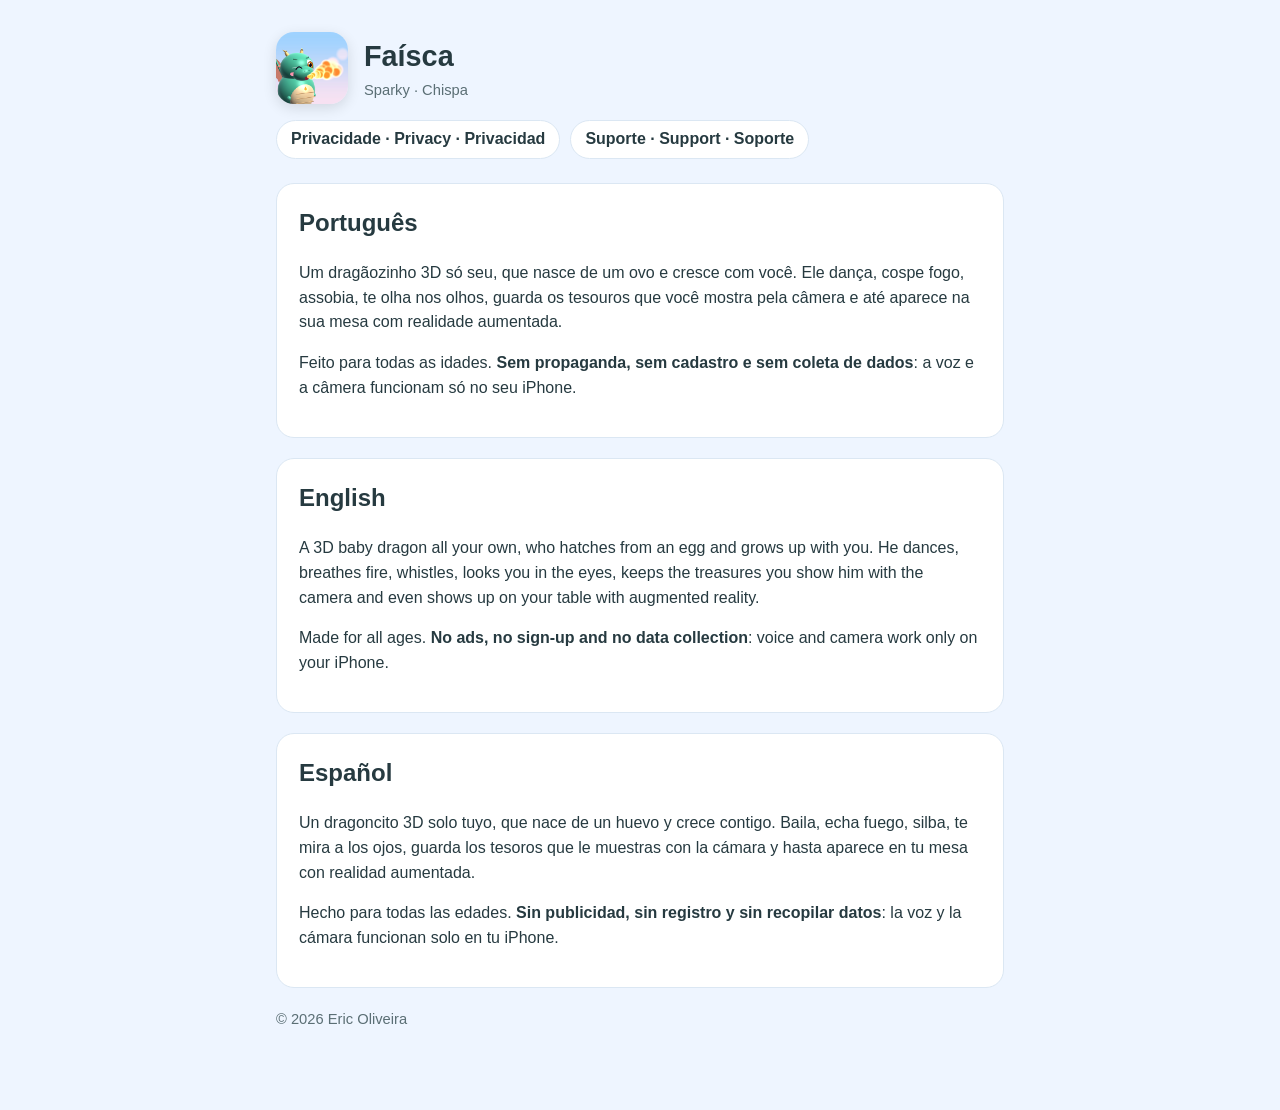
==== index.html @ 087d10ea "Site do Faísca: início, política de privacidade e suporte (pt/en/es) Co-Authored-By: Claude Opus 5.5" ====
<!doctype html>
<html lang="pt-BR">
<head>
<meta charset="utf-8"><meta name="viewport" content="width=device-width, initial-scale=1">
<title>Faísca — dragão virtual</title>
<meta name="description" content="Faísca: um dragãozinho 3D que nasce de um ovo e cresce com você. Sem propaganda e sem coleta de dados.">
<link rel="icon" href="icone.png"><link rel="stylesheet" href="style.css">
</head>
<body><main>
<header><img src="icone.png" alt=""><div><h1>Faísca</h1><div class="soft">Sparky · Chispa</div></div></header>
<nav><a href="privacidade.html">Privacidade · Privacy · Privacidad</a><a href="suporte.html">Suporte · Support · Soporte</a></nav>
<section id="pt"><h2>Português</h2>
<p>Um dragãozinho 3D só seu, que nasce de um ovo e cresce com você. Ele dança, cospe fogo, assobia, te olha nos olhos, guarda os tesouros que você mostra pela câmera e até aparece na sua mesa com realidade aumentada.</p>
<p>Feito para todas as idades. <strong>Sem propaganda, sem cadastro e sem coleta de dados</strong>: a voz e a câmera funcionam só no seu iPhone.</p></section>
<section id="en"><h2>English</h2>
<p>A 3D baby dragon all your own, who hatches from an egg and grows up with you. He dances, breathes fire, whistles, looks you in the eyes, keeps the treasures you show him with the camera and even shows up on your table with augmented reality.</p>
<p>Made for all ages. <strong>No ads, no sign-up and no data collection</strong>: voice and camera work only on your iPhone.</p></section>
<section id="es"><h2>Español</h2>
<p>Un dragoncito 3D solo tuyo, que nace de un huevo y crece contigo. Baila, echa fuego, silba, te mira a los ojos, guarda los tesoros que le muestras con la cámara y hasta aparece en tu mesa con realidad aumentada.</p>
<p>Hecho para todas las edades. <strong>Sin publicidad, sin registro y sin recopilar datos</strong>: la voz y la cámara funcionan solo en tu iPhone.</p></section>
<p class="soft">© 2026 Eric Oliveira</p>
</main></body></html>
---- style.css ----
:root { --bg: #eef5ff; --card: #ffffff; --ink: #263a40; --soft: #5b6f75; --accent: #3fb68e; --line: #dbe7f3; }
@media (prefers-color-scheme: dark) { :root { --bg: #121a24; --card: #1b2532; --ink: #e8f0f2; --soft: #a5b4bb; --accent: #5ad3a8; --line: #2a3747; } }
* { box-sizing: border-box; }
body { margin: 0; font-family: -apple-system, BlinkMacSystemFont, "SF Pro Rounded", "Segoe UI", Roboto, sans-serif; background: var(--bg); color: var(--ink); line-height: 1.55; }
main { max-width: 760px; margin: 0 auto; padding: 32px 16px 64px; }
header { display: flex; align-items: center; gap: 16px; margin-bottom: 8px; }
header img { width: 72px; height: 72px; border-radius: 18px; box-shadow: 0 4px 14px rgba(0,0,0,.12); }
h1 { font-size: 1.8rem; margin: 0; }
h2 { margin-top: 0; }
nav { display: flex; gap: 10px; flex-wrap: wrap; margin: 16px 0 24px; }
nav a { padding: 6px 14px; border-radius: 999px; background: var(--card); border: 1px solid var(--line); color: var(--ink); text-decoration: none; font-weight: 600; }
section { background: var(--card); border: 1px solid var(--line); border-radius: 18px; padding: 20px 22px; margin-bottom: 20px; }
a { color: var(--accent); }
.soft { color: var(--soft); font-size: .92rem; }
ul { padding-left: 1.2rem; }
li { margin: 6px 0; }
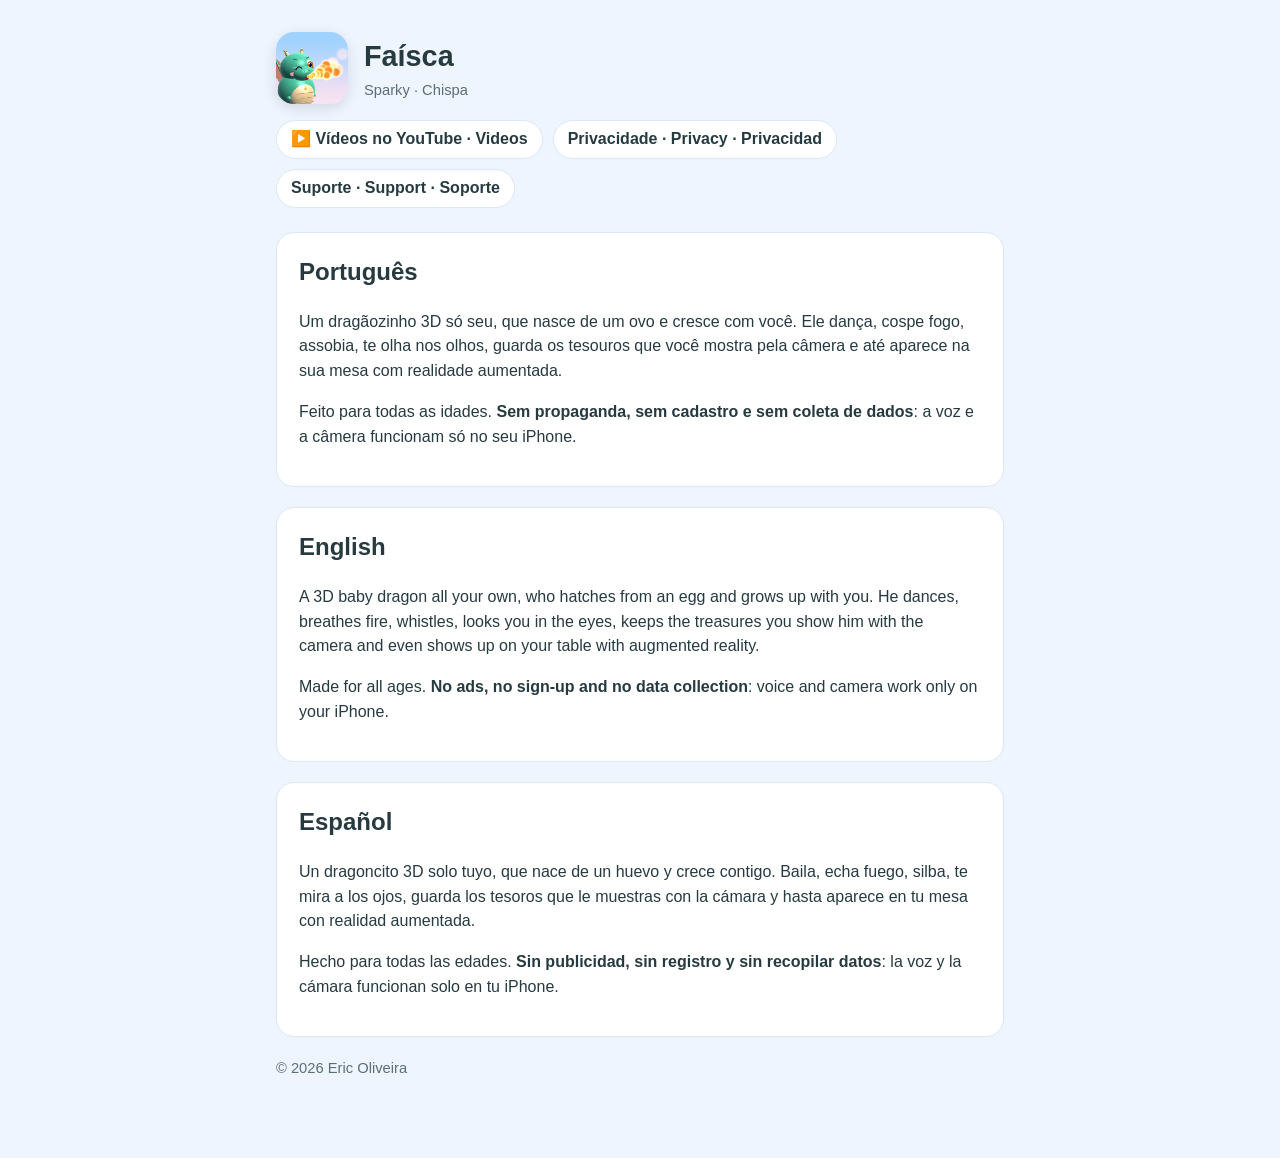
==== commit ddad7eb4: "Site: link para os vídeos no YouTube (videos.html leva ao canal) Co-Authored-By: Claude Opus 5.5 <no" ====
--- a/index.html
+++ b/index.html
@@ -8,7 +8,7 @@
 </head>
 <body><main>
 <header><img src="icone.png" alt=""><div><h1>Faísca</h1><div class="soft">Sparky · Chispa</div></div></header>
-<nav><a href="privacidade.html">Privacidade · Privacy · Privacidad</a><a href="suporte.html">Suporte · Support · Soporte</a></nav>
+<nav><a href="videos.html">▶️ Vídeos no YouTube · Videos</a><a href="privacidade.html">Privacidade · Privacy · Privacidad</a><a href="suporte.html">Suporte · Support · Soporte</a></nav>
 <section id="pt"><h2>Português</h2>
 <p>Um dragãozinho 3D só seu, que nasce de um ovo e cresce com você. Ele dança, cospe fogo, assobia, te olha nos olhos, guarda os tesouros que você mostra pela câmera e até aparece na sua mesa com realidade aumentada.</p>
 <p>Feito para todas as idades. <strong>Sem propaganda, sem cadastro e sem coleta de dados</strong>: a voz e a câmera funcionam só no seu iPhone.</p></section>
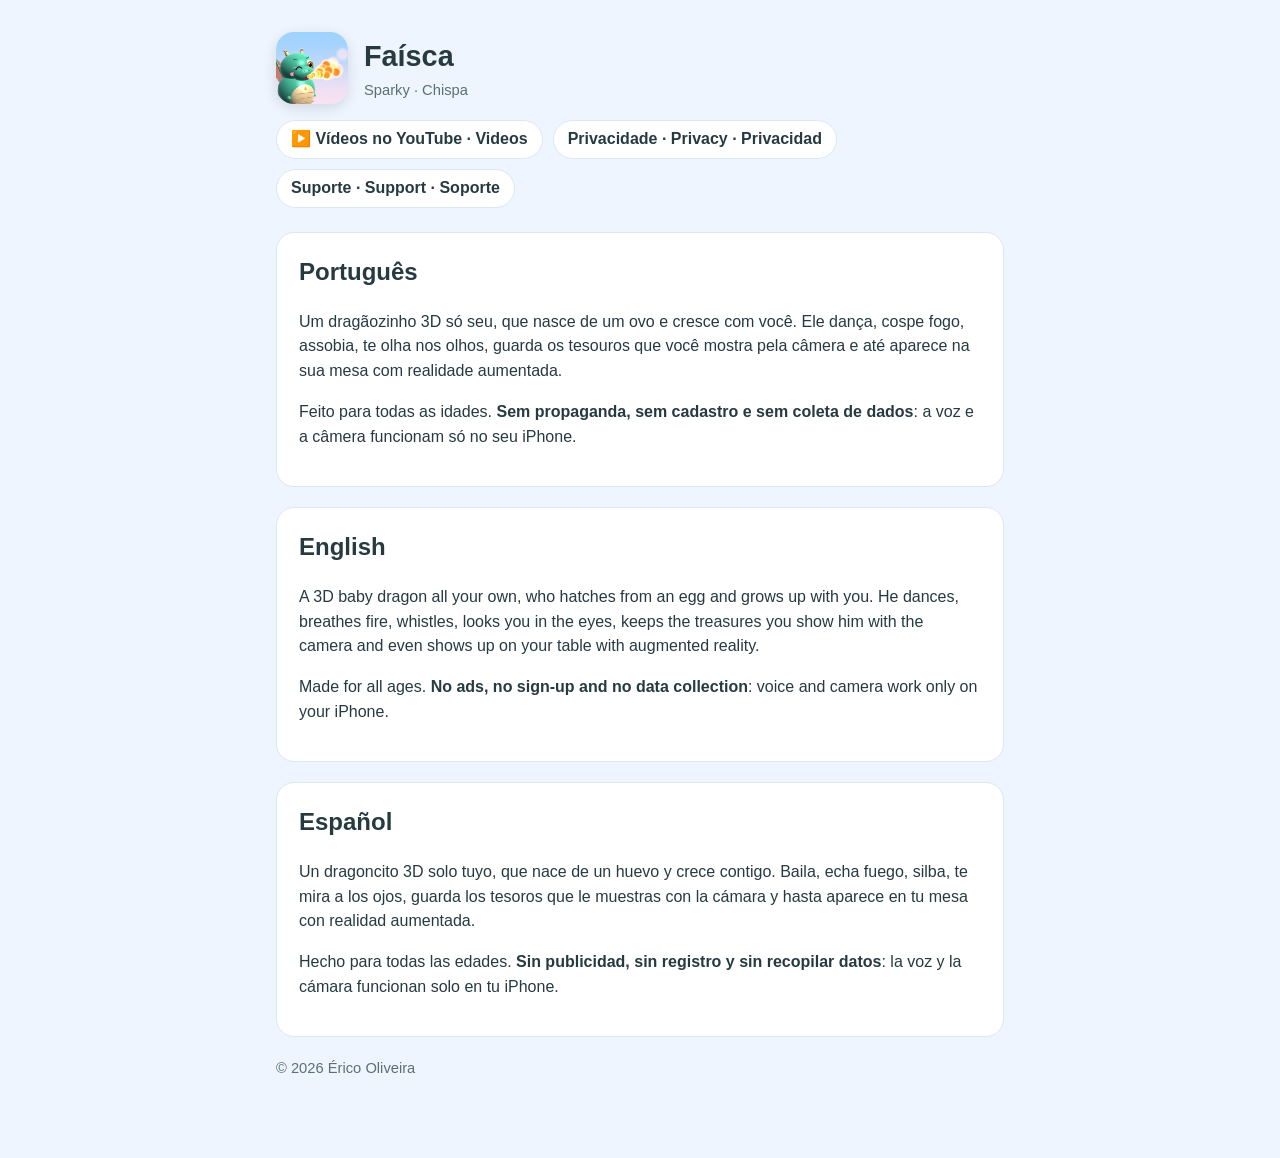
==== commit 37d88259: "Site: © Érico Oliveira Co-Authored-By: Claude Opus 5.5 <noreply@anthropic.com>" ====
--- a/index.html
+++ b/index.html
@@ -18,5 +18,5 @@
 <section id="es"><h2>Español</h2>
 <p>Un dragoncito 3D solo tuyo, que nace de un huevo y crece contigo. Baila, echa fuego, silba, te mira a los ojos, guarda los tesoros que le muestras con la cámara y hasta aparece en tu mesa con realidad aumentada.</p>
 <p>Hecho para todas las edades. <strong>Sin publicidad, sin registro y sin recopilar datos</strong>: la voz y la cámara funcionan solo en tu iPhone.</p></section>
-<p class="soft">© 2026 Eric Oliveira</p>
+<p class="soft">© 2026 Érico Oliveira</p>
 </main></body></html>
